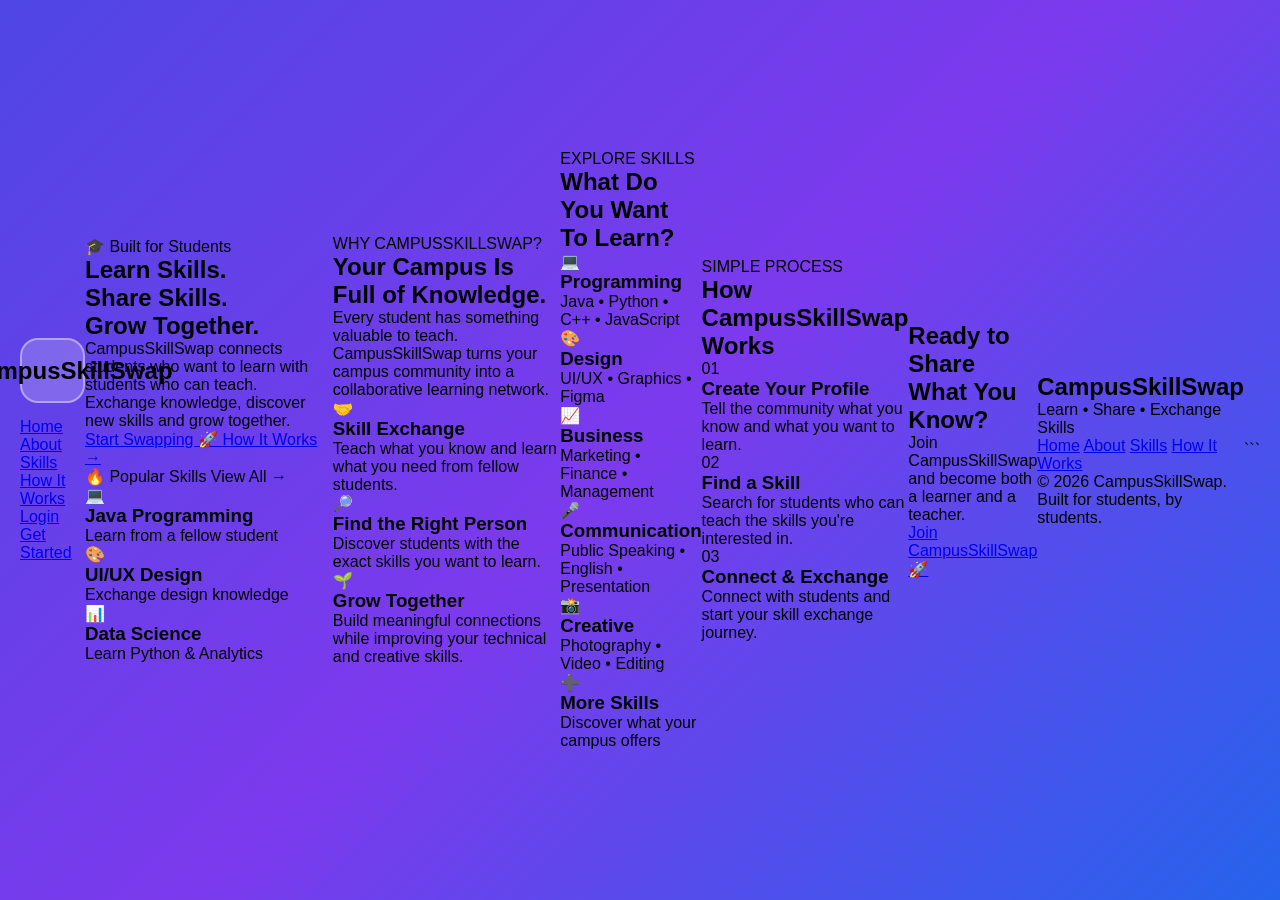
==== frontend/html/index.html @ 23907f7b "frontend base ready" ====
<!DOCTYPE html>
<html lang="en">

<head>
    <meta charset="UTF-8">
    <meta name="viewport" content="width=device-width, initial-scale=1.0">

    <title>CampusSkillSwap | Learn • Share • Exchange</title>

    <link rel="stylesheet" href="../css/auth.css">
</head>

<body>

    <!-- NAVBAR -->
    <header class="navbar">

        <div class="logo">
            <span>CS</span>
            CampusSkillSwap
        </div>

        <nav>
            <a href="#home">Home</a>
            <a href="#about">About</a>
            <a href="#skills">Skills</a>
            <a href="#how-it-works">How It Works</a>
        </nav>

        <div class="nav-buttons">
            <a href="login.html" class="btn login-btn">Login</a>
            <a href="register.html" class="btn signup-btn">Get Started</a>
        </div>

    </header>


    <!-- ================= HERO SECTION ================= -->
    <section class="hero" id="home">

        <div class="hero-content">

            <div class="badge">
                🎓 Built for Students
            </div>

            <h1>
                Learn Skills.<br>
                <span>Share Skills.</span><br>
                Grow Together.
            </h1>

            <p>
                CampusSkillSwap connects students who want to learn
                with students who can teach. Exchange knowledge,
                discover new skills and grow together.
            </p>

            <div class="hero-buttons">

                <a href="register.html" class="primary-btn">
                    Start Swapping 🚀
                </a>

                <a href="#how-it-works" class="secondary-btn">
                    How It Works →
                </a>

            </div>

        </div>


        <!-- HERO CARD -->
        <div class="hero-card">

            <div class="card-header">
                <span>🔥 Popular Skills</span>
                <span>View All →</span>
            </div>

            <div class="skill-card">
                <div class="skill-icon">💻</div>
                <div>
                    <h3>Java Programming</h3>
                    <p>Learn from a fellow student</p>
                </div>
            </div>

            <div class="skill-card">
                <div class="skill-icon">🎨</div>
                <div>
                    <h3>UI/UX Design</h3>
                    <p>Exchange design knowledge</p>
                </div>
            </div>

            <div class="skill-card">
                <div class="skill-icon">📊</div>
                <div>
                    <h3>Data Science</h3>
                    <p>Learn Python & Analytics</p>
                </div>
            </div>

        </div>

    </section>


    <!-- ================= ABOUT ================= -->
    <section class="about" id="about">

        <div class="section-title">
            <span>WHY CAMPUSSKILLSWAP?</span>

            <h2>
                Your Campus Is Full of
                <strong>Knowledge.</strong>
            </h2>

            <p>
                Every student has something valuable to teach.
                CampusSkillSwap turns your campus community
                into a collaborative learning network.
            </p>
        </div>


        <div class="features">

            <div class="feature-card">
                <div class="feature-icon">🤝</div>
                <h3>Skill Exchange</h3>
                <p>
                    Teach what you know and learn what you need
                    from fellow students.
                </p>
            </div>

            <div class="feature-card">
                <div class="feature-icon">🔎</div>
                <h3>Find the Right Person</h3>
                <p>
                    Discover students with the exact skills
                    you want to learn.
                </p>
            </div>

            <div class="feature-card">
                <div class="feature-icon">🌱</div>
                <h3>Grow Together</h3>
                <p>
                    Build meaningful connections while improving
                    your technical and creative skills.
                </p>
            </div>

        </div>

    </section>


    <!-- ================= SKILLS ================= -->
    <section class="skills-section" id="skills">

        <div class="section-title">

            <span>EXPLORE SKILLS</span>

            <h2>
                What Do You Want To <strong>Learn?</strong>
            </h2>

        </div>


        <div class="skills-grid">

            <div class="skill-box">
                💻
                <h3>Programming</h3>
                <p>Java • Python • C++ • JavaScript</p>
            </div>

            <div class="skill-box">
                🎨
                <h3>Design</h3>
                <p>UI/UX • Graphics • Figma</p>
            </div>

            <div class="skill-box">
                📈
                <h3>Business</h3>
                <p>Marketing • Finance • Management</p>
            </div>

            <div class="skill-box">
                🎤
                <h3>Communication</h3>
                <p>Public Speaking • English • Presentation</p>
            </div>

            <div class="skill-box">
                📸
                <h3>Creative</h3>
                <p>Photography • Video • Editing</p>
            </div>

            <div class="skill-box">
                ➕
                <h3>More Skills</h3>
                <p>Discover what your campus offers</p>
            </div>

        </div>

    </section>


    <!-- ================= HOW IT WORKS ================= -->
    <section class="how-it-works" id="how-it-works">

        <div class="section-title">

            <span>SIMPLE PROCESS</span>

            <h2>
                How <strong>CampusSkillSwap</strong> Works
            </h2>

        </div>


        <div class="steps">

            <div class="step">
                <div class="step-number">01</div>

                <h3>Create Your Profile</h3>

                <p>
                    Tell the community what you know
                    and what you want to learn.
                </p>
            </div>


            <div class="step">
                <div class="step-number">02</div>

                <h3>Find a Skill</h3>

                <p>
                    Search for students who can teach
                    the skills you're interested in.
                </p>
            </div>


            <div class="step">
                <div class="step-number">03</div>

                <h3>Connect & Exchange</h3>

                <p>
                    Connect with students and start
                    your skill exchange journey.
                </p>
            </div>

        </div>

    </section>


    <!-- ================= CTA ================= -->
    <section class="cta">

        <h2>
            Ready to Share What You Know?
        </h2>

        <p>
            Join CampusSkillSwap and become both
            a learner and a teacher.
        </p>

        <a href="register.html" class="primary-btn">
            Join CampusSkillSwap 🚀
        </a>

    </section>


    <!-- ================= FOOTER ================= -->
    <footer>

        <div class="footer-content">

            <div>
                <h2>CampusSkillSwap</h2>
                <p>
                    Learn • Share • Exchange Skills
                </p>
            </div>

            <div class="footer-links">
                <a href="#home">Home</a>
                <a href="#about">About</a>
                <a href="#skills">Skills</a>
                <a href="#how-it-works">How It Works</a>
            </div>

        </div>

        <div class="copyright">
            © 2026 CampusSkillSwap. Built for students, by students.
        </div>

    </footer>


    <script src="../js/auth.js"></script>

</body>

</html>
```
---- frontend/css/auth.css ----
* {
    box-sizing: border-box;
    margin: 0;
    padding: 0;
}


body {
    font-family:
        Arial,
        Helvetica,
        sans-serif;

    min-height: 100vh;

    background:
        linear-gradient(
            135deg,
            #4f46e5,
            #7c3aed,
            #2563eb
        );

    display: flex;

    align-items: center;

    justify-content: center;

    padding: 20px;
}


.auth-container {
    width: 100%;
    max-width: 440px;
}


.auth-card {
    background: white;

    border-radius: 24px;

    overflow: hidden;

    box-shadow:
        0 25px 60px rgba(0, 0, 0, 0.25);
}


/* =========================
   LOGO
========================= */

.logo-section {
    text-align: center;

    padding:
        35px
        30px
        25px;

    background:
        linear-gradient(
            135deg,
            #4f46e5,
            #7c3aed
        );

    color: white;
}


.logo {
    width: 65px;
    height: 65px;

    margin:
        0 auto
        15px;

    border-radius: 18px;

    background: rgba(255, 255, 255, 0.2);

    display: flex;

    align-items: center;

    justify-content: center;

    font-size: 24px;

    font-weight: bold;

    border:
        2px solid
        rgba(255, 255, 255, 0.4);
}


.logo-section h1 {
    font-size: 27px;

    margin-bottom: 8px;
}


.logo-section p {
    font-size: 14px;

    opacity: 0.9;
}


/* =========================
   FORM
========================= */

.form-section {
    padding: 32px;
}


.form-section h2 {
    font-size: 25px;

    color: #1f2937;

    margin-bottom: 7px;
}


.subtitle {
    color: #6b7280;

    font-size: 14px;

    margin-bottom: 25px;
}


.input-group {
    margin-bottom: 18px;
}


.input-group label {
    display: block;

    margin-bottom: 7px;

    color: #374151;

    font-size: 14px;

    font-weight: 600;
}


.input-group input {
    width: 100%;

    height: 48px;

    border: 1px solid #d1d5db;

    border-radius: 10px;

    padding:
        0
        45px
        0
        14px;

    font-size: 15px;

    outline: none;

    transition: 0.2s;
}


.input-group input:focus {
    border-color: #4f46e5;

    box-shadow:
        0 0 0 3px
        rgba(79, 70, 229, 0.12);
}


/* =========================
   PASSWORD
========================= */

.password-wrapper {
    position: relative;
}


.password-wrapper input {
    padding-right: 50px;
}


.show-password {
    position: absolute;

    right: 12px;

    top: 50%;

    transform: translateY(-50%);

    border: none;

    background: transparent;

    cursor: pointer;

    font-size: 17px;
}


/* =========================
   BUTTON
========================= */

.auth-button {
    width: 100%;

    height: 50px;

    border: none;

    border-radius: 10px;

    background:
        linear-gradient(
            135deg,
            #4f46e5,
            #7c3aed
        );

    color: white;

    font-size: 16px;

    font-weight: 600;

    cursor: pointer;

    transition: 0.2s;

    margin-top: 5px;
}


.auth-button:hover {
    transform: translateY(-1px);

    box-shadow:
        0 8px 20px
        rgba(79, 70, 229, 0.3);
}


.auth-button:disabled {
    opacity: 0.6;

    cursor: not-allowed;

    transform: none;
}


/* =========================
   MESSAGE
========================= */

.message {
    min-height: 24px;

    margin-top: 15px;

    text-align: center;

    font-size: 14px;
}


.message.success {
    color: #16a34a;
}


.message.error {
    color: #dc2626;
}


/* =========================
   SWITCH
========================= */

.switch-page {
    text-align: center;

    margin-top: 22px;

    color: #6b7280;

    font-size: 14px;
}


.switch-page a {
    color: #4f46e5;

    text-decoration: none;

    font-weight: 600;
}


.switch-page a:hover {
    text-decoration: underline;
}


/* =========================
   MOBILE
========================= */

@media (max-width: 480px) {

    body {
        padding: 12px;
    }

    .auth-card {
        border-radius: 18px;
    }

    .logo-section {
        padding: 28px 20px;
    }

    .form-section {
        padding: 25px 20px;
    }

    .logo-section h1 {
        font-size: 23px;
    }
}
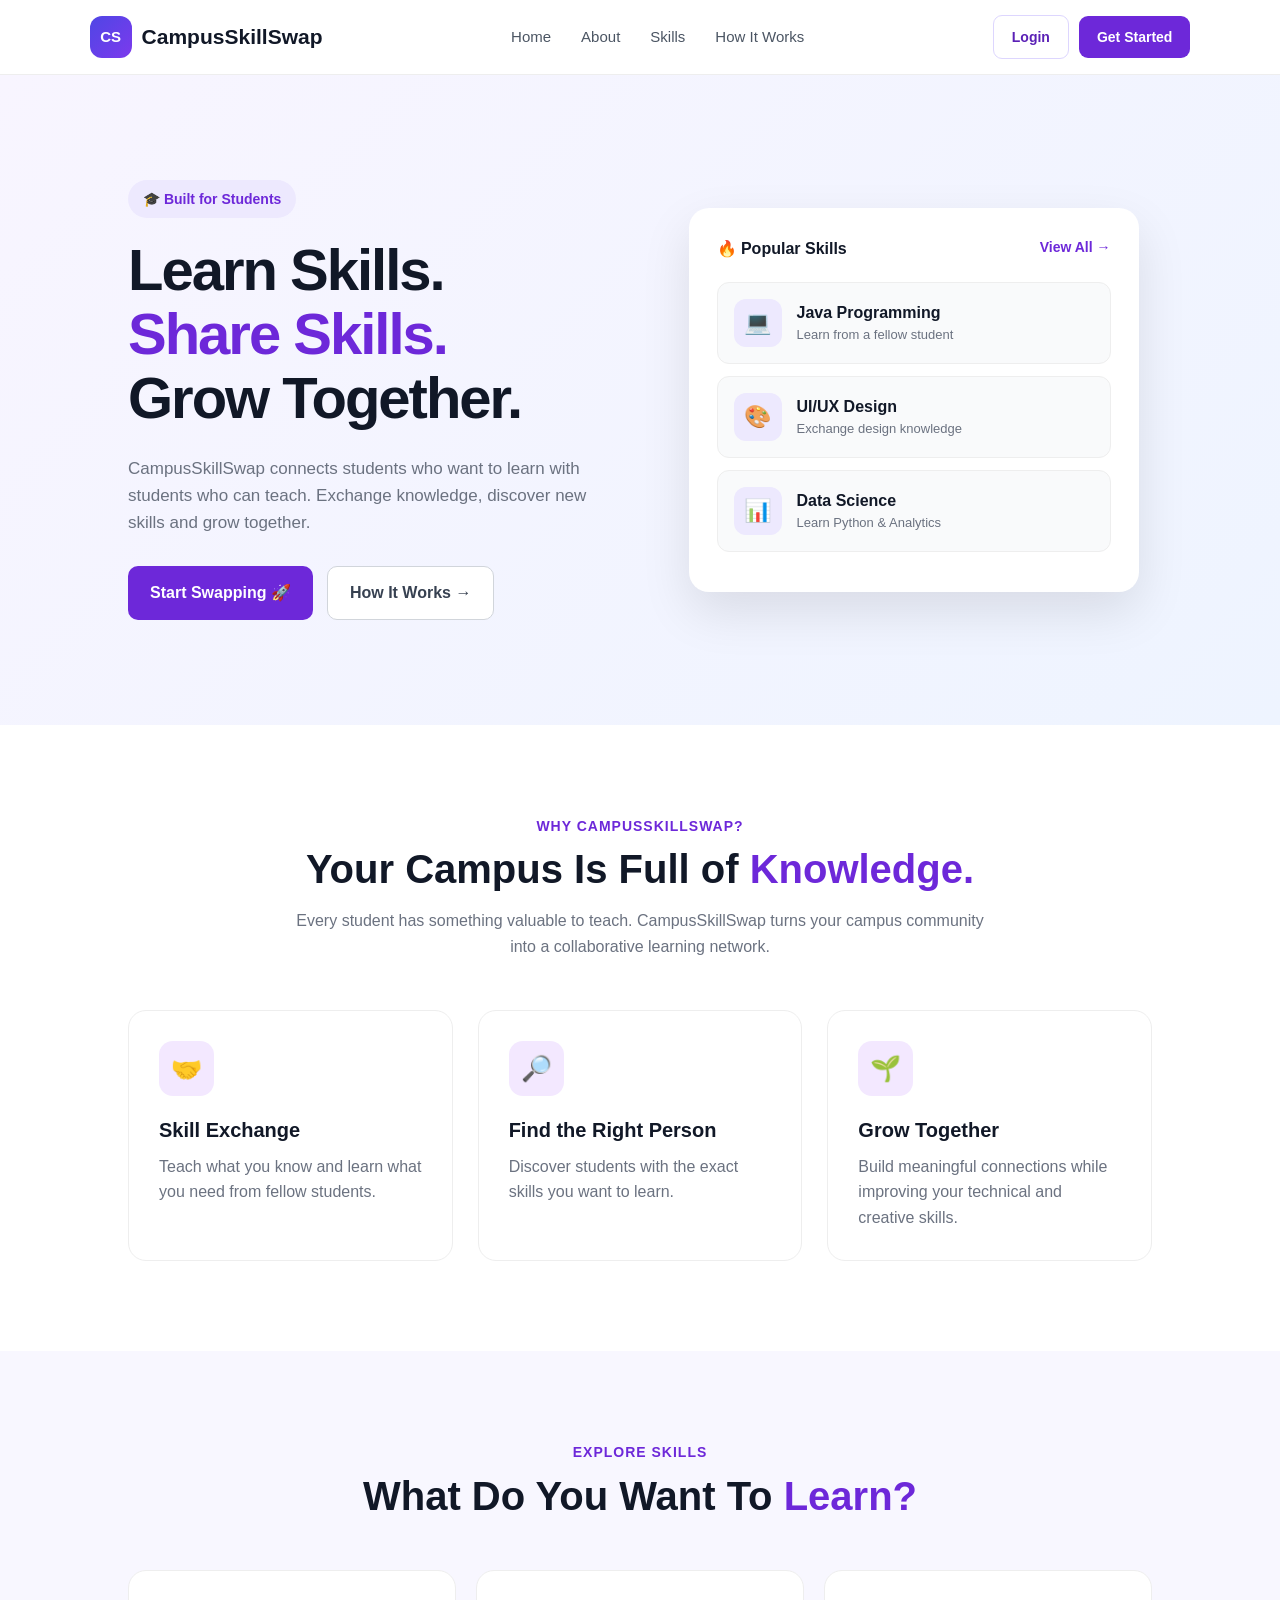
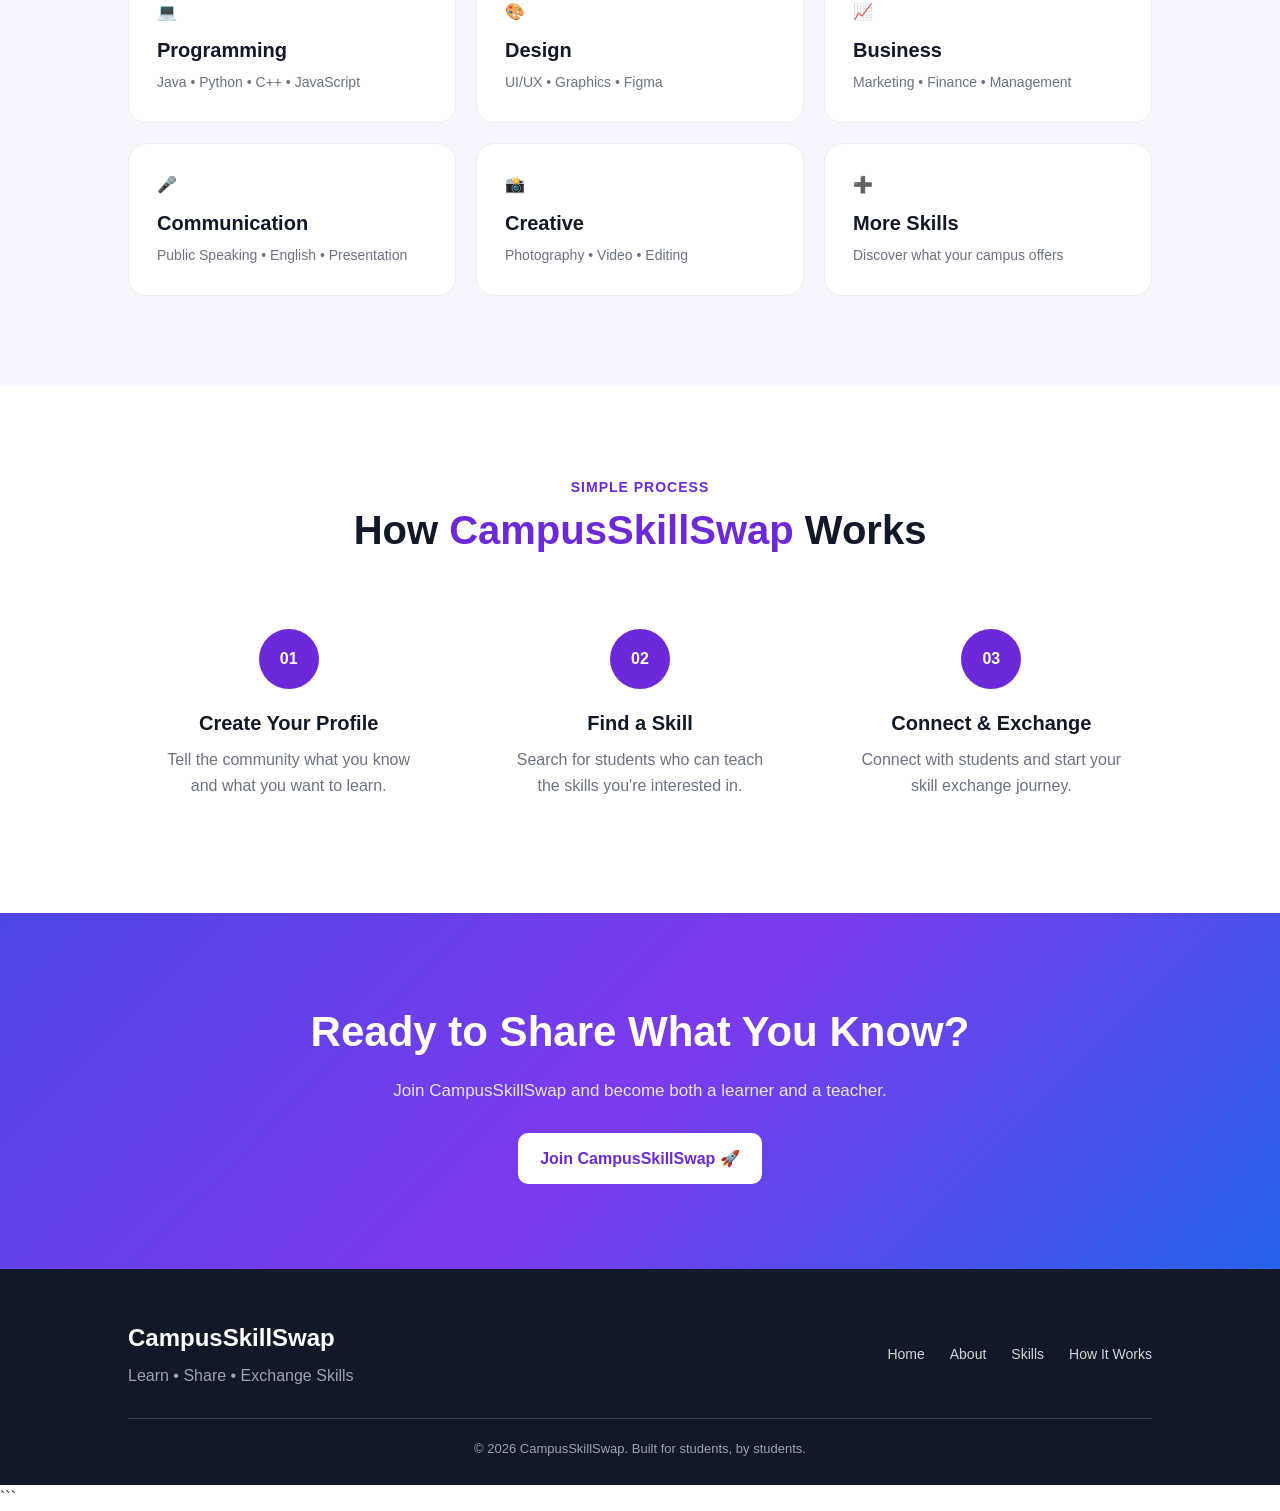
==== commit 5b579d98: "backend + authentication part complete" ====
--- a/frontend/html/index.html
+++ b/frontend/html/index.html
@@ -7,7 +7,7 @@
 
     <title>CampusSkillSwap | Learn • Share • Exchange</title>
 
-    <link rel="stylesheet" href="../css/auth.css">
+    <link rel="stylesheet" href="../css/index.css">
 </head>
 
 <body>
--- a/frontend/css/index.css
+++ b/frontend/css/index.css
@@ -0,0 +1,825 @@
+/* =========================
+   RESET
+========================= */
+
+* {
+    margin: 0;
+    padding: 0;
+    box-sizing: border-box;
+}
+
+html {
+    scroll-behavior: smooth;
+}
+
+body {
+    font-family: Arial, Helvetica, sans-serif;
+    color: #111827;
+    background: #ffffff;
+    line-height: 1.6;
+}
+
+a {
+    text-decoration: none;
+    color: inherit;
+}
+
+
+/* =========================
+   NAVBAR
+========================= */
+
+.navbar {
+    width: 100%;
+    height: 75px;
+
+    display: flex;
+    align-items: center;
+    justify-content: space-between;
+
+    padding: 0 7%;
+
+    background: #ffffff;
+
+    border-bottom: 1px solid #eeeeee;
+
+    position: sticky;
+    top: 0;
+    z-index: 1000;
+}
+
+
+/* LOGO */
+
+.navbar .logo {
+    display: flex;
+    align-items: center;
+    gap: 10px;
+
+    font-size: 21px;
+    font-weight: 700;
+}
+
+.navbar .logo span {
+    width: 42px;
+    height: 42px;
+
+    display: flex;
+    align-items: center;
+    justify-content: center;
+
+    border-radius: 12px;
+
+    background: linear-gradient(
+        135deg,
+        #4f46e5,
+        #7c3aed
+    );
+
+    color: white;
+
+    font-size: 15px;
+    font-weight: bold;
+}
+
+
+/* NAV LINKS */
+
+.navbar nav {
+    display: flex;
+    gap: 30px;
+}
+
+.navbar nav a {
+    color: #4b5563;
+
+    font-size: 15px;
+    font-weight: 500;
+
+    transition: 0.3s;
+}
+
+.navbar nav a:hover {
+    color: #6d28d9;
+}
+
+
+/* NAV BUTTONS */
+
+.nav-buttons {
+    display: flex;
+    align-items: center;
+    gap: 10px;
+}
+
+.btn {
+    padding: 10px 18px;
+
+    border-radius: 9px;
+
+    font-size: 14px;
+    font-weight: 600;
+}
+
+.login-btn {
+    color: #5b21b6;
+    border: 1px solid #ddd6fe;
+}
+
+.login-btn:hover {
+    background: #f5f3ff;
+}
+
+.signup-btn {
+    background: #6d28d9;
+    color: white;
+}
+
+.signup-btn:hover {
+    background: #5b21b6;
+}
+
+
+/* =========================
+   HERO
+========================= */
+
+.hero {
+    min-height: 650px;
+
+    display: grid;
+    grid-template-columns: 1fr 1fr;
+
+    align-items: center;
+
+    gap: 70px;
+
+    padding: 80px 10%;
+
+    background:
+        linear-gradient(
+            135deg,
+            #f8f5ff,
+            #eef4ff
+        );
+}
+
+
+/* HERO CONTENT */
+
+.hero-content {
+    max-width: 600px;
+}
+
+.badge {
+    display: inline-block;
+
+    padding: 8px 15px;
+
+    margin-bottom: 20px;
+
+    border-radius: 50px;
+
+    background: #ede9fe;
+
+    color: #6d28d9;
+
+    font-size: 14px;
+    font-weight: 600;
+}
+
+.hero h1 {
+    font-size: 58px;
+
+    line-height: 1.1;
+
+    letter-spacing: -2px;
+
+    margin-bottom: 25px;
+}
+
+.hero h1 span {
+    color: #6d28d9;
+}
+
+.hero-content > p {
+    max-width: 560px;
+
+    color: #6b7280;
+
+    font-size: 17px;
+
+    margin-bottom: 30px;
+}
+
+
+/* HERO BUTTONS */
+
+.hero-buttons {
+    display: flex;
+
+    gap: 14px;
+
+    flex-wrap: wrap;
+}
+
+.primary-btn,
+.secondary-btn {
+    display: inline-flex;
+
+    align-items: center;
+    justify-content: center;
+
+    padding: 13px 22px;
+
+    border-radius: 10px;
+
+    font-weight: 600;
+
+    transition: 0.3s;
+}
+
+.primary-btn {
+    background: #6d28d9;
+    color: white;
+}
+
+.primary-btn:hover {
+    background: #5b21b6;
+
+    transform: translateY(-2px);
+}
+
+.secondary-btn {
+    background: white;
+
+    color: #374151;
+
+    border: 1px solid #d1d5db;
+}
+
+.secondary-btn:hover {
+    color: #6d28d9;
+
+    border-color: #6d28d9;
+}
+
+
+/* =========================
+   HERO CARD
+========================= */
+
+.hero-card {
+    width: 100%;
+    max-width: 450px;
+
+    justify-self: center;
+
+    padding: 28px;
+
+    background: white;
+
+    border-radius: 20px;
+
+    box-shadow:
+        0 20px 50px rgba(0, 0, 0, 0.10);
+}
+
+.card-header {
+    display: flex;
+
+    justify-content: space-between;
+
+    margin-bottom: 20px;
+
+    font-weight: 700;
+}
+
+.card-header span:last-child {
+    color: #6d28d9;
+
+    font-size: 14px;
+}
+
+
+/* SKILL CARD */
+
+.skill-card {
+    display: flex;
+
+    align-items: center;
+
+    gap: 15px;
+
+    padding: 16px;
+
+    margin-bottom: 12px;
+
+    border-radius: 12px;
+
+    background: #f9fafb;
+
+    border: 1px solid #eeeeee;
+
+    transition: 0.3s;
+}
+
+.skill-card:hover {
+    transform: translateX(5px);
+
+    border-color: #ddd6fe;
+}
+
+.skill-icon {
+    width: 48px;
+    height: 48px;
+
+    display: flex;
+    align-items: center;
+    justify-content: center;
+
+    border-radius: 12px;
+
+    background: #ede9fe;
+
+    font-size: 22px;
+}
+
+.skill-card h3 {
+    font-size: 16px;
+}
+
+.skill-card p {
+    color: #6b7280;
+
+    font-size: 13px;
+}
+
+
+/* =========================
+   COMMON SECTION
+========================= */
+
+.about,
+.skills-section,
+.how-it-works {
+    padding: 90px 10%;
+}
+
+.section-title {
+    max-width: 700px;
+
+    margin: 0 auto 50px;
+
+    text-align: center;
+}
+
+.section-title > span {
+    display: block;
+
+    margin-bottom: 8px;
+
+    color: #6d28d9;
+
+    font-size: 14px;
+
+    font-weight: 700;
+
+    letter-spacing: 1px;
+}
+
+.section-title h2 {
+    font-size: 40px;
+
+    line-height: 1.2;
+
+    margin-bottom: 15px;
+}
+
+.section-title h2 strong {
+    color: #6d28d9;
+}
+
+.section-title p {
+    color: #6b7280;
+
+    font-size: 16px;
+}
+
+
+/* =========================
+   ABOUT
+========================= */
+
+.features {
+    display: grid;
+
+    grid-template-columns:
+        repeat(3, 1fr);
+
+    gap: 25px;
+}
+
+.feature-card {
+    padding: 30px;
+
+    border: 1px solid #eeeeee;
+
+    border-radius: 18px;
+
+    background: white;
+
+    transition: 0.3s;
+}
+
+.feature-card:hover {
+    transform: translateY(-6px);
+
+    box-shadow:
+        0 15px 35px rgba(0, 0, 0, 0.08);
+}
+
+.feature-icon {
+    width: 55px;
+    height: 55px;
+
+    display: flex;
+    align-items: center;
+    justify-content: center;
+
+    margin-bottom: 18px;
+
+    border-radius: 14px;
+
+    background: #f3e8ff;
+
+    font-size: 25px;
+}
+
+.feature-card h3 {
+    font-size: 20px;
+
+    margin-bottom: 8px;
+}
+
+.feature-card p {
+    color: #6b7280;
+}
+
+
+/* =========================
+   SKILLS
+========================= */
+
+.skills-section {
+    background: #f8f7ff;
+}
+
+.skills-grid {
+    display: grid;
+
+    grid-template-columns:
+        repeat(3, 1fr);
+
+    gap: 20px;
+}
+
+.skill-box {
+    padding: 28px;
+
+    background: white;
+
+    border: 1px solid #eeeeee;
+
+    border-radius: 18px;
+
+    transition: 0.3s;
+}
+
+.skill-box:hover {
+    transform: translateY(-5px);
+
+    box-shadow:
+        0 15px 30px rgba(0, 0, 0, 0.07);
+}
+
+.skill-box h3 {
+    margin-top: 10px;
+
+    margin-bottom: 5px;
+
+    font-size: 20px;
+}
+
+.skill-box p {
+    color: #6b7280;
+
+    font-size: 14px;
+}
+
+
+/* =========================
+   HOW IT WORKS
+========================= */
+
+.steps {
+    display: grid;
+
+    grid-template-columns:
+        repeat(3, 1fr);
+
+    gap: 30px;
+}
+
+.step {
+    text-align: center;
+
+    padding: 25px;
+}
+
+.step-number {
+    width: 60px;
+    height: 60px;
+
+    display: flex;
+    align-items: center;
+    justify-content: center;
+
+    margin: 0 auto 18px;
+
+    border-radius: 50%;
+
+    background: #6d28d9;
+
+    color: white;
+
+    font-weight: bold;
+}
+
+.step h3 {
+    margin-bottom: 8px;
+
+    font-size: 20px;
+}
+
+.step p {
+    color: #6b7280;
+}
+
+
+/* =========================
+   CTA
+========================= */
+
+.cta {
+    padding: 85px 10%;
+
+    text-align: center;
+
+    background:
+        linear-gradient(
+            135deg,
+            #4f46e5,
+            #7c3aed,
+            #2563eb
+        );
+
+    color: white;
+}
+
+.cta h2 {
+    font-size: 42px;
+
+    margin-bottom: 12px;
+}
+
+.cta p {
+    color: #e5e7eb;
+
+    font-size: 17px;
+
+    margin-bottom: 28px;
+}
+
+.cta .primary-btn {
+    background: white;
+
+    color: #6d28d9;
+}
+
+
+/* =========================
+   FOOTER
+========================= */
+
+footer {
+    padding: 50px 10% 25px;
+
+    background: #111827;
+
+    color: white;
+}
+
+.footer-content {
+    display: flex;
+
+    justify-content: space-between;
+
+    gap: 30px;
+
+    padding-bottom: 30px;
+
+    border-bottom: 1px solid #374151;
+}
+
+.footer-content h2 {
+    margin-bottom: 5px;
+}
+
+.footer-content p {
+    color: #9ca3af;
+}
+
+.footer-links {
+    display: flex;
+
+    align-items: center;
+
+    gap: 25px;
+}
+
+.footer-links a {
+    color: #d1d5db;
+
+    font-size: 14px;
+}
+
+.footer-links a:hover {
+    color: white;
+}
+
+.copyright {
+    padding-top: 20px;
+
+    text-align: center;
+
+    color: #9ca3af;
+
+    font-size: 13px;
+}
+
+
+/* =========================
+   TABLET
+========================= */
+
+@media (max-width: 1000px) {
+
+    .navbar {
+        padding: 0 5%;
+    }
+
+    .navbar nav {
+        gap: 18px;
+    }
+
+    .hero {
+        grid-template-columns: 1fr;
+
+        text-align: center;
+
+        padding: 70px 7%;
+    }
+
+    .hero-content {
+        margin: auto;
+    }
+
+    .hero-content > p {
+        margin-left: auto;
+        margin-right: auto;
+    }
+
+    .hero-buttons {
+        justify-content: center;
+    }
+
+    .hero-card {
+        margin: auto;
+    }
+
+    .features,
+    .skills-grid,
+    .steps {
+        grid-template-columns:
+            repeat(2, 1fr);
+    }
+}
+
+
+/* =========================
+   MOBILE
+========================= */
+
+@media (max-width: 700px) {
+
+    .navbar {
+        height: auto;
+
+        padding: 15px 5%;
+
+        flex-wrap: wrap;
+
+        gap: 15px;
+    }
+
+    .navbar nav {
+        width: 100%;
+
+        order: 3;
+
+        justify-content: center;
+
+        flex-wrap: wrap;
+
+        gap: 15px;
+    }
+
+    .nav-buttons {
+        margin-left: auto;
+    }
+
+    .hero {
+        padding: 60px 5%;
+    }
+
+    .hero h1 {
+        font-size: 42px;
+    }
+
+    .about,
+    .skills-section,
+    .how-it-works {
+        padding: 70px 5%;
+    }
+
+    .features,
+    .skills-grid,
+    .steps {
+        grid-template-columns: 1fr;
+    }
+
+    .footer-content {
+        flex-direction: column;
+
+        text-align: center;
+
+        align-items: center;
+    }
+
+    .footer-links {
+        justify-content: center;
+
+        flex-wrap: wrap;
+    }
+
+    .cta h2 {
+        font-size: 32px;
+    }
+}
+
+
+/* =========================
+   SMALL MOBILE
+========================= */
+
+@media (max-width: 450px) {
+
+    .navbar .logo {
+        font-size: 18px;
+    }
+
+    .navbar .logo span {
+        width: 36px;
+        height: 36px;
+    }
+
+    .btn {
+        padding: 8px 11px;
+
+        font-size: 12px;
+    }
+
+    .hero h1 {
+        font-size: 36px;
+    }
+
+    .hero-buttons {
+        flex-direction: column;
+    }
+
+    .primary-btn,
+    .secondary-btn {
+        width: 100%;
+    }
+}
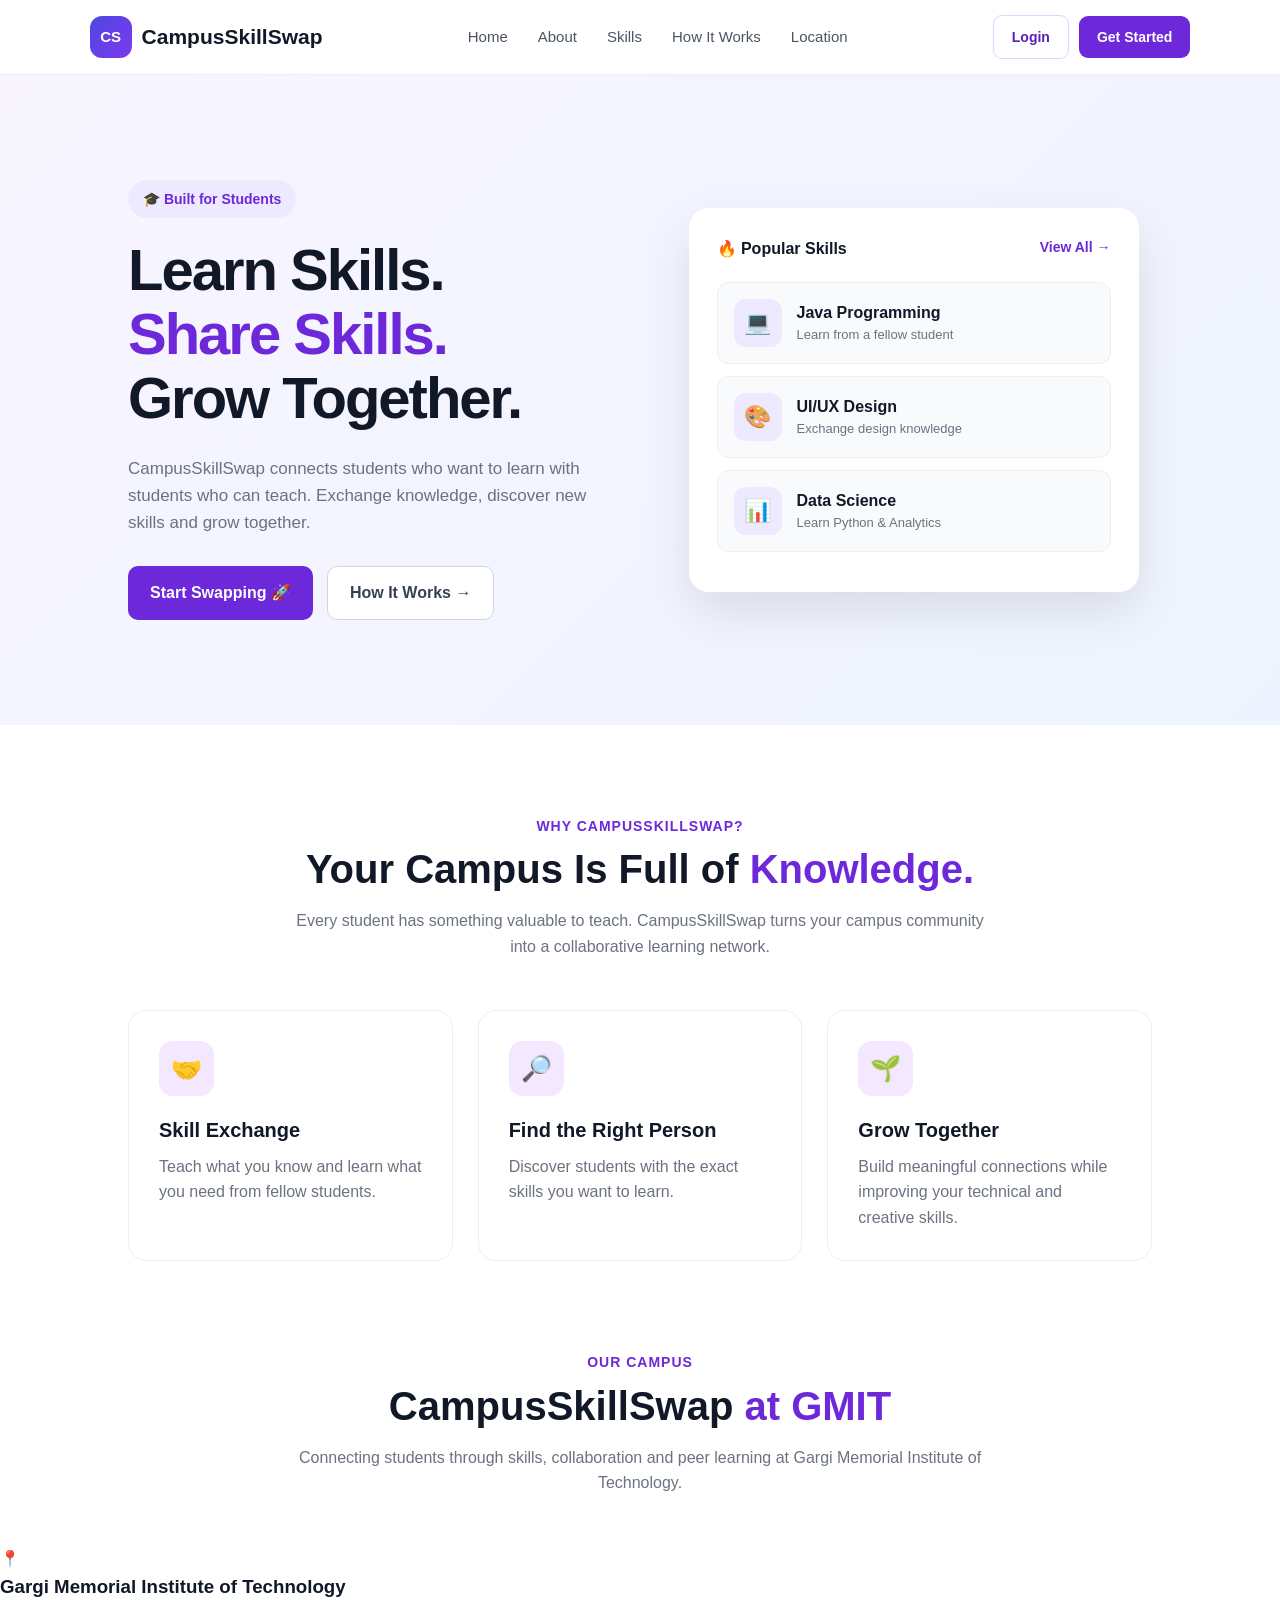
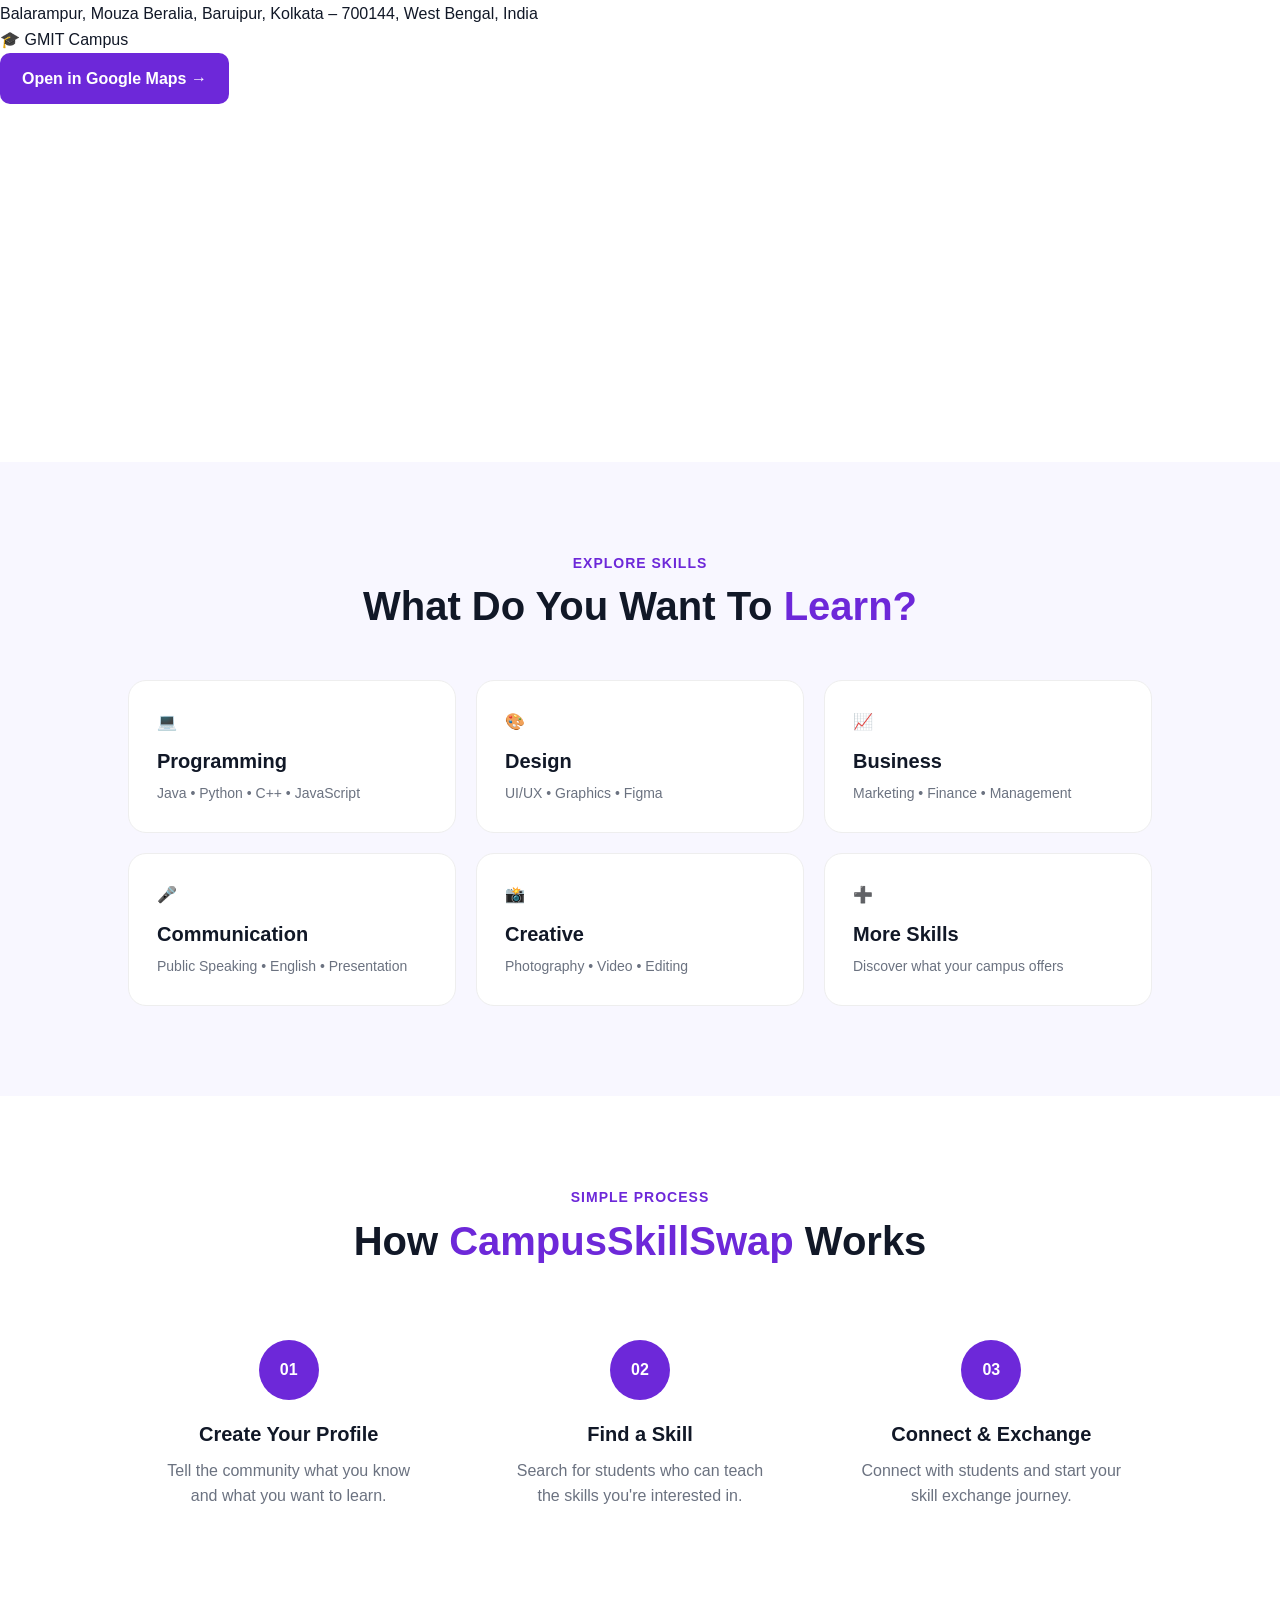
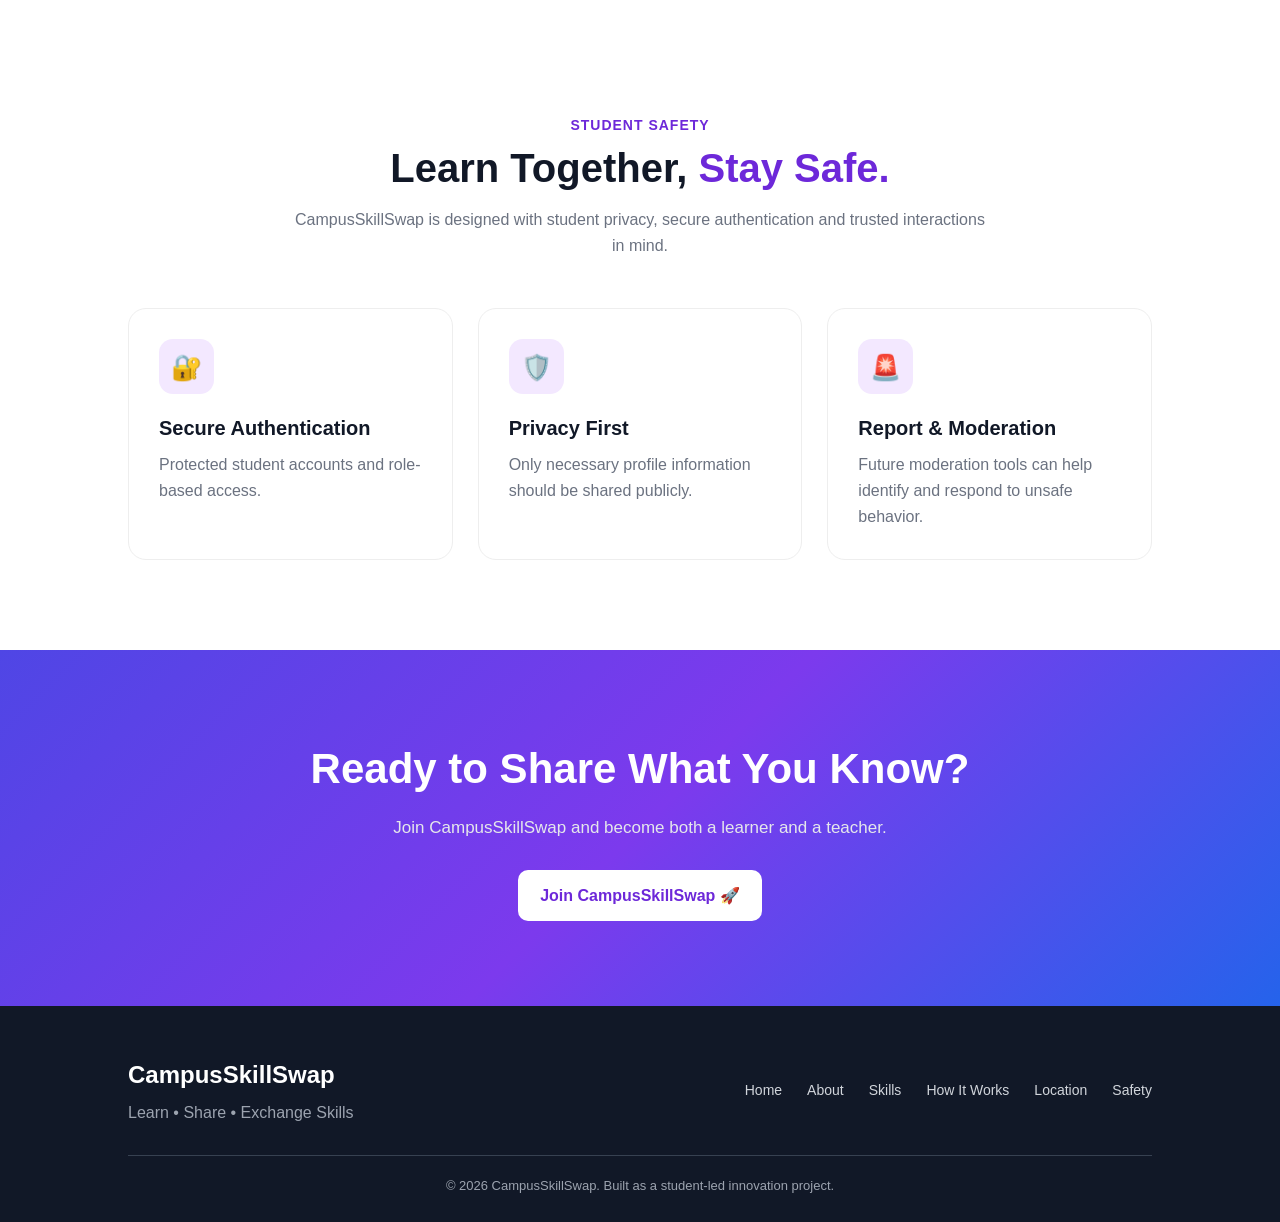
==== commit 5f2ce601: "final prototype ready" ====
--- a/frontend/html/index.html
+++ b/frontend/html/index.html
@@ -2,328 +2,952 @@
 <html lang="en">
 
 <head>
+
     <meta charset="UTF-8">
-    <meta name="viewport" content="width=device-width, initial-scale=1.0">
-
-    <title>CampusSkillSwap | Learn • Share • Exchange</title>
-
-    <link rel="stylesheet" href="../css/index.css">
+
+    <meta
+        name="viewport"
+        content="width=device-width, initial-scale=1.0"
+    >
+
+    <title>
+        CampusSkillSwap | Learn • Share • Exchange
+    </title>
+
+    <link
+        rel="stylesheet"
+        href="../css/index.css"
+    >
+
 </head>
 
+
 <body>
 
-    <!-- NAVBAR -->
+
+    <!--NAVBAR-->
+
     <header class="navbar">
 
         <div class="logo">
+
             <span>CS</span>
+
             CampusSkillSwap
-        </div>
+
+        </div>
+
 
         <nav>
-            <a href="#home">Home</a>
-            <a href="#about">About</a>
-            <a href="#skills">Skills</a>
-            <a href="#how-it-works">How It Works</a>
+
+            <a href="#home">
+                Home
+            </a>
+
+            <a href="#about">
+                About
+            </a>
+
+            <a href="#skills">
+                Skills
+            </a>
+
+            <a href="#how-it-works">
+                How It Works
+            </a>
+
+            <a href="#location">
+                Location
+            </a>
+
         </nav>
 
+
         <div class="nav-buttons">
-            <a href="login.html" class="btn login-btn">Login</a>
-            <a href="register.html" class="btn signup-btn">Get Started</a>
+
+            <a
+                href="login.html"
+                class="btn login-btn"
+            >
+                Login
+            </a>
+
+
+            <a
+                href="register.html"
+                class="btn signup-btn"
+            >
+                Get Started
+            </a>
+
         </div>
 
     </header>
 
 
-    <!-- ================= HERO SECTION ================= -->
-    <section class="hero" id="home">
+
+    <!--HERO SECTION-->
+
+    <section
+        class="hero"
+        id="home"
+    >
 
         <div class="hero-content">
 
+
             <div class="badge">
+
                 🎓 Built for Students
-            </div>
+
+            </div>
+
 
             <h1>
+
                 Learn Skills.<br>
-                <span>Share Skills.</span><br>
+
+                <span>
+                    Share Skills.
+                </span><br>
+
                 Grow Together.
+
             </h1>
 
+
             <p>
-                CampusSkillSwap connects students who want to learn
-                with students who can teach. Exchange knowledge,
-                discover new skills and grow together.
+
+                CampusSkillSwap connects students who want
+                to learn with students who can teach.
+
+                Exchange knowledge, discover new skills
+                and grow together.
+
             </p>
 
+
             <div class="hero-buttons">
 
-                <a href="register.html" class="primary-btn">
+
+                <a
+                    href="register.html"
+                    class="primary-btn"
+                >
+
                     Start Swapping 🚀
+
                 </a>
 
-                <a href="#how-it-works" class="secondary-btn">
+
+                <a
+                    href="#how-it-works"
+                    class="secondary-btn"
+                >
+
                     How It Works →
+
                 </a>
 
-            </div>
-
-        </div>
-
-
-        <!-- HERO CARD -->
+
+            </div>
+
+
+        </div>
+
+
+
+        <!--HERO CARD-->
+
         <div class="hero-card">
 
+
             <div class="card-header">
-                <span>🔥 Popular Skills</span>
-                <span>View All →</span>
-            </div>
+
+                <span>
+                    🔥 Popular Skills
+                </span>
+
+                <span>
+                    View All →
+                </span>
+
+            </div>
+
+
 
             <div class="skill-card">
-                <div class="skill-icon">💻</div>
+
+                <div class="skill-icon">
+                    💻
+                </div>
+
                 <div>
-                    <h3>Java Programming</h3>
-                    <p>Learn from a fellow student</p>
-                </div>
-            </div>
+
+                    <h3>
+                        Java Programming
+                    </h3>
+
+                    <p>
+                        Learn from a fellow student
+                    </p>
+
+                </div>
+
+            </div>
+
+
 
             <div class="skill-card">
-                <div class="skill-icon">🎨</div>
+
+                <div class="skill-icon">
+                    🎨
+                </div>
+
                 <div>
-                    <h3>UI/UX Design</h3>
-                    <p>Exchange design knowledge</p>
-                </div>
-            </div>
+
+                    <h3>
+                        UI/UX Design
+                    </h3>
+
+                    <p>
+                        Exchange design knowledge
+                    </p>
+
+                </div>
+
+            </div>
+
+
 
             <div class="skill-card">
-                <div class="skill-icon">📊</div>
+
+                <div class="skill-icon">
+                    📊
+                </div>
+
                 <div>
-                    <h3>Data Science</h3>
-                    <p>Learn Python & Analytics</p>
-                </div>
-            </div>
+
+                    <h3>
+                        Data Science
+                    </h3>
+
+                    <p>
+                        Learn Python & Analytics
+                    </p>
+
+                </div>
+
+            </div>
+
 
         </div>
 
     </section>
 
 
-    <!-- ================= ABOUT ================= -->
-    <section class="about" id="about">
+
+    <!--ABOUT SECTION-->
+
+    <section
+        class="about"
+        id="about"
+    >
+
 
         <div class="section-title">
-            <span>WHY CAMPUSSKILLSWAP?</span>
+
+
+            <span>
+                WHY CAMPUSSKILLSWAP?
+            </span>
+
 
             <h2>
+
                 Your Campus Is Full of
-                <strong>Knowledge.</strong>
+                <strong>
+                    Knowledge.
+                </strong>
+
             </h2>
 
+
             <p>
+
                 Every student has something valuable to teach.
+
                 CampusSkillSwap turns your campus community
                 into a collaborative learning network.
+
             </p>
-        </div>
+
+
+        </div>
+
 
 
         <div class="features">
 
+
             <div class="feature-card">
-                <div class="feature-icon">🤝</div>
-                <h3>Skill Exchange</h3>
-                <p>
-                    Teach what you know and learn what you need
-                    from fellow students.
-                </p>
-            </div>
+
+                <div class="feature-icon">
+                    🤝
+                </div>
+
+                <h3>
+                    Skill Exchange
+                </h3>
+
+                <p>
+
+                    Teach what you know and learn what
+                    you need from fellow students.
+
+                </p>
+
+            </div>
+
+
 
             <div class="feature-card">
-                <div class="feature-icon">🔎</div>
-                <h3>Find the Right Person</h3>
-                <p>
-                    Discover students with the exact skills
-                    you want to learn.
-                </p>
-            </div>
+
+                <div class="feature-icon">
+                    🔎
+                </div>
+
+                <h3>
+                    Find the Right Person
+                </h3>
+
+                <p>
+
+                    Discover students with the exact
+                    skills you want to learn.
+
+                </p>
+
+            </div>
+
+
 
             <div class="feature-card">
-                <div class="feature-icon">🌱</div>
-                <h3>Grow Together</h3>
-                <p>
-                    Build meaningful connections while improving
-                    your technical and creative skills.
-                </p>
-            </div>
+
+                <div class="feature-icon">
+                    🌱
+                </div>
+
+                <h3>
+                    Grow Together
+                </h3>
+
+                <p>
+
+                    Build meaningful connections while
+                    improving your technical and creative skills.
+
+                </p>
+
+            </div>
+
 
         </div>
 
     </section>
 
 
-    <!-- ================= SKILLS ================= -->
-    <section class="skills-section" id="skills">
+
+    <!--GMIT CAMPUS LOCATION-->
+
+    <section
+        class="campus-location"
+        id="location"
+    >
+
 
         <div class="section-title">
 
-            <span>EXPLORE SKILLS</span>
+
+            <span>
+                OUR CAMPUS
+            </span>
+
 
             <h2>
-                What Do You Want To <strong>Learn?</strong>
+
+                CampusSkillSwap
+                <strong>
+                    at GMIT
+                </strong>
+
             </h2>
 
-        </div>
+
+            <p>
+
+                Connecting students through skills,
+                collaboration and peer learning at
+                Gargi Memorial Institute of Technology.
+
+            </p>
+
+
+        </div>
+
+
+
+        <div class="location-container">
+
+
+            <!-- LOCATION INFORMATION -->
+
+            <div class="location-info">
+
+
+                <div class="location-icon">
+                    📍
+                </div>
+
+
+                <h3>
+                    Gargi Memorial Institute of Technology
+                </h3>
+
+
+                <p>
+
+                    Balarampur, Mouza Beralia,
+                    Baruipur, Kolkata – 700144,
+                    West Bengal, India
+
+                </p>
+
+
+                <p>
+
+                    🎓 GMIT Campus
+
+                </p>
+
+
+                <a
+                    href="https://www.google.com/maps/search/?api=1&query=Gargi+Memorial+Institute+of+Technology+Baruipur+West+Bengal+700144"
+                    target="_blank"
+                    rel="noopener noreferrer"
+                    class="primary-btn"
+                >
+
+                    Open in Google Maps →
+
+                </a>
+
+
+            </div>
+
+
+
+            <!--GOOGLE MAP-->
+
+            <div class="map-container">
+
+
+                <iframe
+                    src="https://www.google.com/maps?q=Gargi%20Memorial%20Institute%20of%20Technology%2C%20Baruipur%2C%20West%20Bengal%20700144&output=embed"
+                    width="100%"
+                    height="350"
+                    style="border:0;"
+                    allowfullscreen=""
+                    loading="lazy"
+                    referrerpolicy="no-referrer-when-downgrade"
+                    title="Gargi Memorial Institute of Technology Location"
+                >
+                </iframe>
+
+
+            </div>
+
+
+        </div>
+
+
+    </section>
+
+
+
+    <!--SKILLS SECTION-->
+
+    <section
+        class="skills-section"
+        id="skills"
+    >
+
+
+        <div class="section-title">
+
+
+            <span>
+                EXPLORE SKILLS
+            </span>
+
+
+            <h2>
+
+                What Do You Want To
+                <strong>
+                    Learn?
+                </strong>
+
+            </h2>
+
+
+        </div>
+
 
 
         <div class="skills-grid">
 
+
             <div class="skill-box">
+
                 💻
-                <h3>Programming</h3>
-                <p>Java • Python • C++ • JavaScript</p>
-            </div>
+
+                <h3>
+                    Programming
+                </h3>
+
+                <p>
+                    Java • Python • C++ • JavaScript
+                </p>
+
+            </div>
+
+
 
             <div class="skill-box">
+
                 🎨
-                <h3>Design</h3>
-                <p>UI/UX • Graphics • Figma</p>
-            </div>
+
+                <h3>
+                    Design
+                </h3>
+
+                <p>
+                    UI/UX • Graphics • Figma
+                </p>
+
+            </div>
+
+
 
             <div class="skill-box">
+
                 📈
-                <h3>Business</h3>
-                <p>Marketing • Finance • Management</p>
-            </div>
+
+                <h3>
+                    Business
+                </h3>
+
+                <p>
+                    Marketing • Finance • Management
+                </p>
+
+            </div>
+
+
 
             <div class="skill-box">
+
                 🎤
-                <h3>Communication</h3>
-                <p>Public Speaking • English • Presentation</p>
-            </div>
+
+                <h3>
+                    Communication
+                </h3>
+
+                <p>
+                    Public Speaking • English • Presentation
+                </p>
+
+            </div>
+
+
 
             <div class="skill-box">
+
                 📸
-                <h3>Creative</h3>
-                <p>Photography • Video • Editing</p>
-            </div>
+
+                <h3>
+                    Creative
+                </h3>
+
+                <p>
+                    Photography • Video • Editing
+                </p>
+
+            </div>
+
+
 
             <div class="skill-box">
+
                 ➕
-                <h3>More Skills</h3>
-                <p>Discover what your campus offers</p>
-            </div>
-
-        </div>
+
+                <h3>
+                    More Skills
+                </h3>
+
+                <p>
+                    Discover what your campus offers
+                </p>
+
+            </div>
+
+
+        </div>
+
 
     </section>
 
 
-    <!-- ================= HOW IT WORKS ================= -->
-    <section class="how-it-works" id="how-it-works">
+
+    <!--HOW IT WORKS-->
+
+    <section
+        class="how-it-works"
+        id="how-it-works"
+    >
+
 
         <div class="section-title">
 
-            <span>SIMPLE PROCESS</span>
+
+            <span>
+                SIMPLE PROCESS
+            </span>
+
 
             <h2>
-                How <strong>CampusSkillSwap</strong> Works
+
+                How
+                <strong>
+                    CampusSkillSwap
+                </strong>
+                Works
+
             </h2>
 
-        </div>
+
+        </div>
+
 
 
         <div class="steps">
 
+
             <div class="step">
-                <div class="step-number">01</div>
-
-                <h3>Create Your Profile</h3>
-
-                <p>
+
+
+                <div class="step-number">
+                    01
+                </div>
+
+
+                <h3>
+                    Create Your Profile
+                </h3>
+
+
+                <p>
+
                     Tell the community what you know
                     and what you want to learn.
-                </p>
-            </div>
+
+                </p>
+
+
+            </div>
+
 
 
             <div class="step">
-                <div class="step-number">02</div>
-
-                <h3>Find a Skill</h3>
-
-                <p>
+
+
+                <div class="step-number">
+                    02
+                </div>
+
+
+                <h3>
+                    Find a Skill
+                </h3>
+
+
+                <p>
+
                     Search for students who can teach
                     the skills you're interested in.
-                </p>
-            </div>
+
+                </p>
+
+
+            </div>
+
 
 
             <div class="step">
-                <div class="step-number">03</div>
-
-                <h3>Connect & Exchange</h3>
-
-                <p>
+
+
+                <div class="step-number">
+                    03
+                </div>
+
+
+                <h3>
+                    Connect & Exchange
+                </h3>
+
+
+                <p>
+
                     Connect with students and start
                     your skill exchange journey.
-                </p>
-            </div>
-
-        </div>
+
+                </p>
+
+
+            </div>
+
+
+        </div>
+
 
     </section>
 
 
-    <!-- ================= CTA ================= -->
+
+    <!--STUDENT SAFETY-->
+
+    <section
+        class="about"
+        id="safety"
+    >
+
+
+        <div class="section-title">
+
+
+            <span>
+                STUDENT SAFETY
+            </span>
+
+
+            <h2>
+
+                Learn Together,
+                <strong>
+                    Stay Safe.
+                </strong>
+
+            </h2>
+
+
+            <p>
+
+                CampusSkillSwap is designed with
+                student privacy, secure authentication
+                and trusted interactions in mind.
+
+            </p>
+
+
+        </div>
+
+
+
+        <div class="features">
+
+
+            <div class="feature-card">
+
+                <div class="feature-icon">
+                    🔐
+                </div>
+
+                <h3>
+                    Secure Authentication
+                </h3>
+
+                <p>
+
+                    Protected student accounts and
+                    role-based access.
+
+                </p>
+
+            </div>
+
+
+
+            <div class="feature-card">
+
+                <div class="feature-icon">
+                    🛡️
+                </div>
+
+                <h3>
+                    Privacy First
+                </h3>
+
+                <p>
+
+                    Only necessary profile information
+                    should be shared publicly.
+
+                </p>
+
+            </div>
+
+
+
+            <div class="feature-card">
+
+                <div class="feature-icon">
+                    🚨
+                </div>
+
+                <h3>
+                    Report & Moderation
+                </h3>
+
+                <p>
+
+                    Future moderation tools can help
+                    identify and respond to unsafe behavior.
+
+                </p>
+
+            </div>
+
+
+        </div>
+
+
+    </section>
+
+
+
+    <!--CTA-->
+
     <section class="cta">
 
+
         <h2>
+
             Ready to Share What You Know?
+
         </h2>
 
+
         <p>
+
             Join CampusSkillSwap and become both
             a learner and a teacher.
+
         </p>
 
-        <a href="register.html" class="primary-btn">
+
+        <a
+            href="register.html"
+            class="primary-btn"
+        >
+
             Join CampusSkillSwap 🚀
+
         </a>
 
+
     </section>
 
 
-    <!-- ================= FOOTER ================= -->
+
+    <!--FOOTER-->
+
     <footer>
 
+
         <div class="footer-content">
 
+
             <div>
-                <h2>CampusSkillSwap</h2>
+
+                <h2>
+                    CampusSkillSwap
+                </h2>
+
                 <p>
                     Learn • Share • Exchange Skills
                 </p>
-            </div>
+
+            </div>
+
+
 
             <div class="footer-links">
-                <a href="#home">Home</a>
-                <a href="#about">About</a>
-                <a href="#skills">Skills</a>
-                <a href="#how-it-works">How It Works</a>
-            </div>
-
-        </div>
+
+
+                <a href="#home">
+                    Home
+                </a>
+
+
+                <a href="#about">
+                    About
+                </a>
+
+
+                <a href="#skills">
+                    Skills
+                </a>
+
+
+                <a href="#how-it-works">
+                    How It Works
+                </a>
+
+
+                <a href="#location">
+                    Location
+                </a>
+
+
+                <a href="#safety">
+                    Safety
+                </a>
+
+
+            </div>
+
+
+        </div>
+
+
 
         <div class="copyright">
-            © 2026 CampusSkillSwap. Built for students, by students.
-        </div>
+
+            © 2026 CampusSkillSwap.
+            Built as a student-led innovation project.
+
+        </div>
+
 
     </footer>
 
 
+
+    
     <script src="../js/auth.js"></script>
 
+
 </body>
 
 </html>
-```
